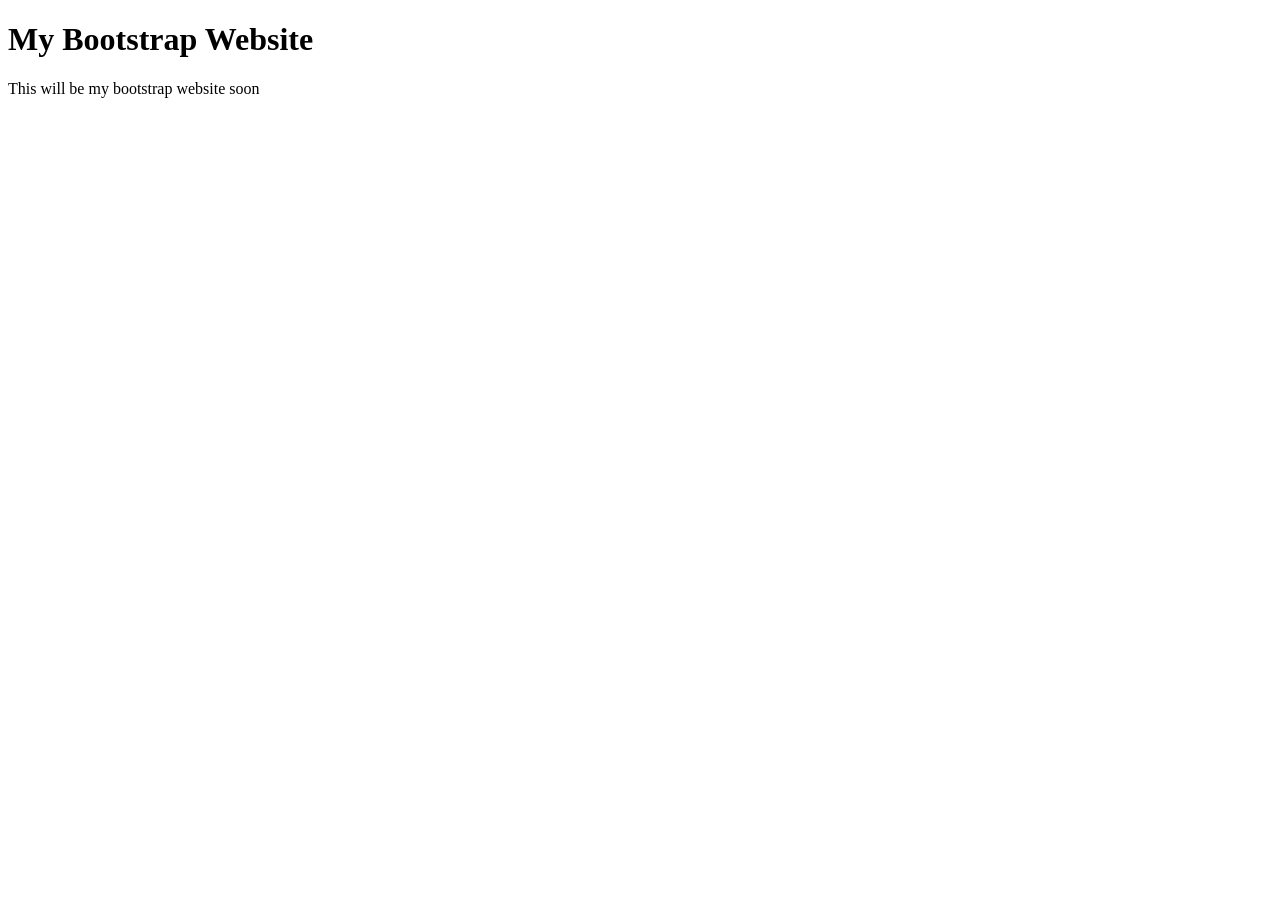
==== bootstrapws/index.html @ 7cbdd78c "edits to new folders" ====
<!DOCTYPE html>
<html lang="en">
<head>
	<meta name="viewport" content="width=device-width, initial-scale=1.0">
	<title>Bootstrap</title>
</head>

<body>
	<h1>My Bootstrap Website</h1>
	<p> This will be my bootstrap website soon</p>
	
	
</body>
</html>
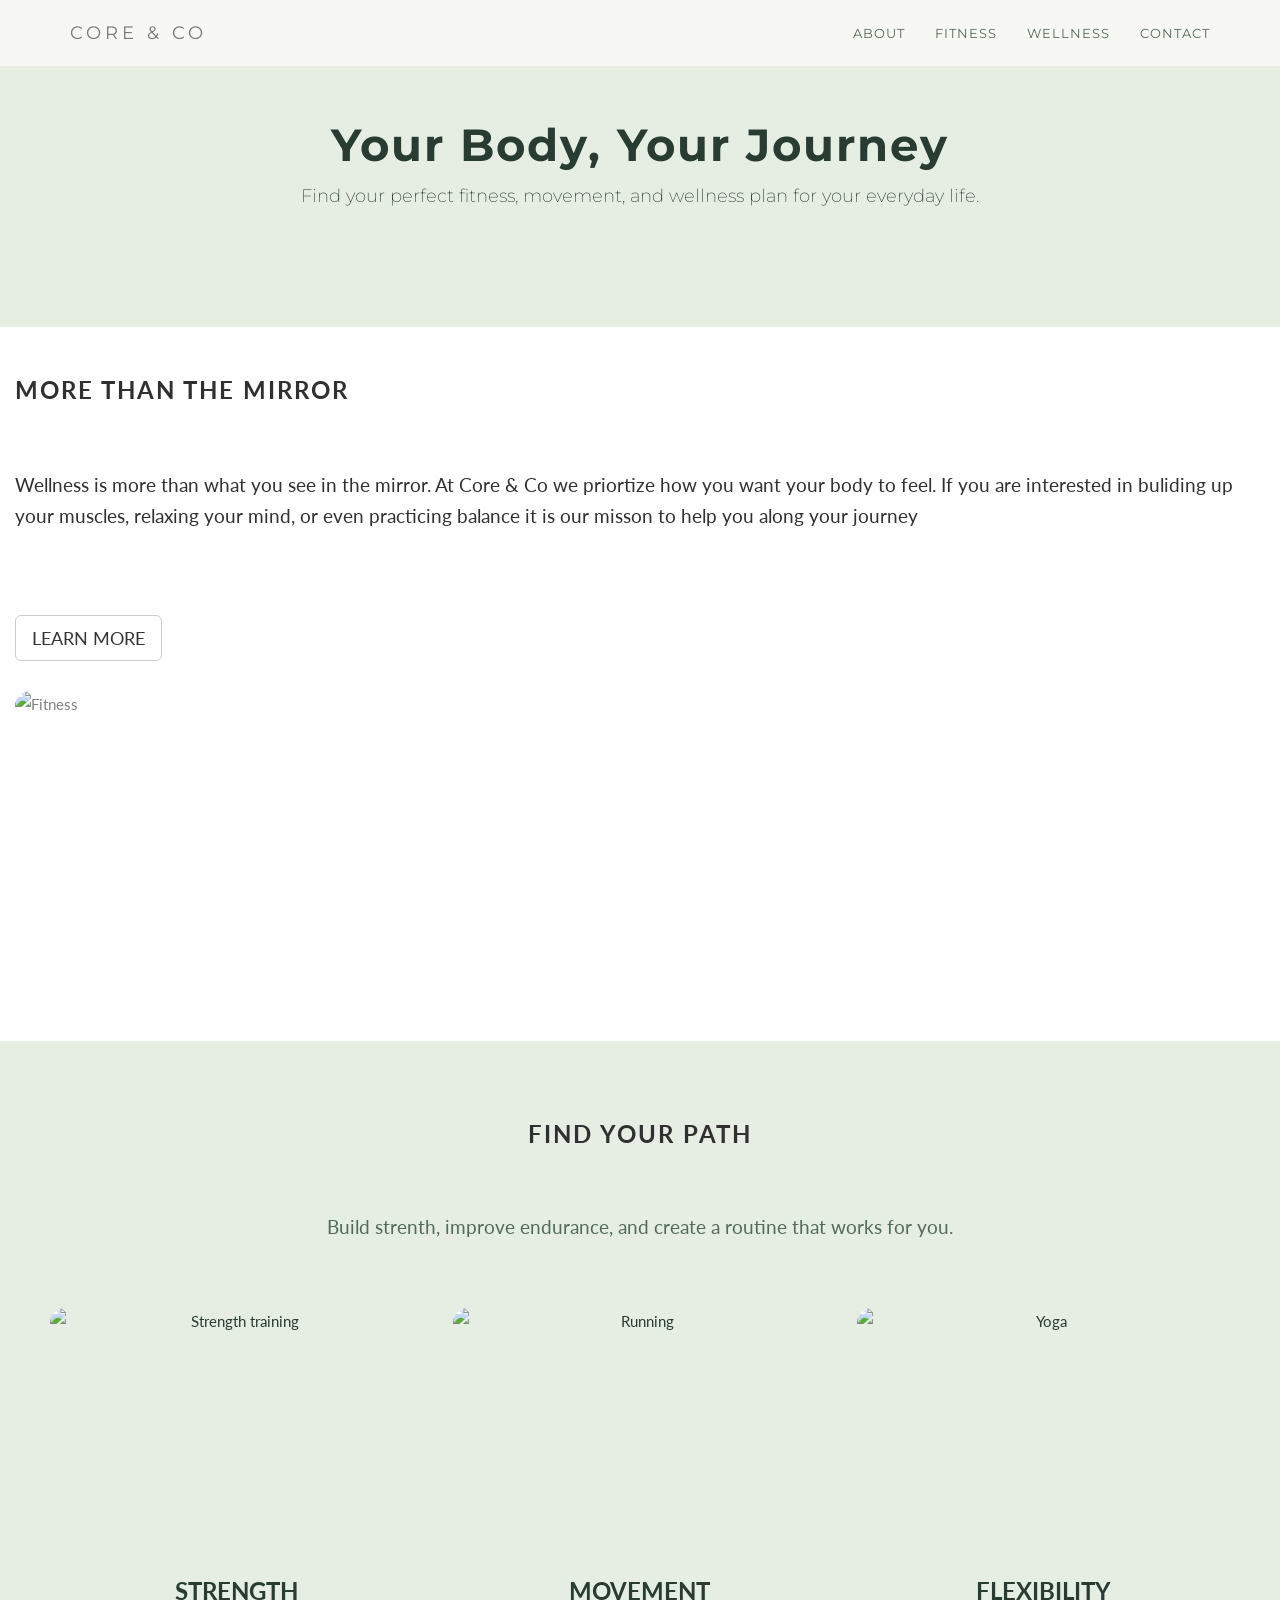
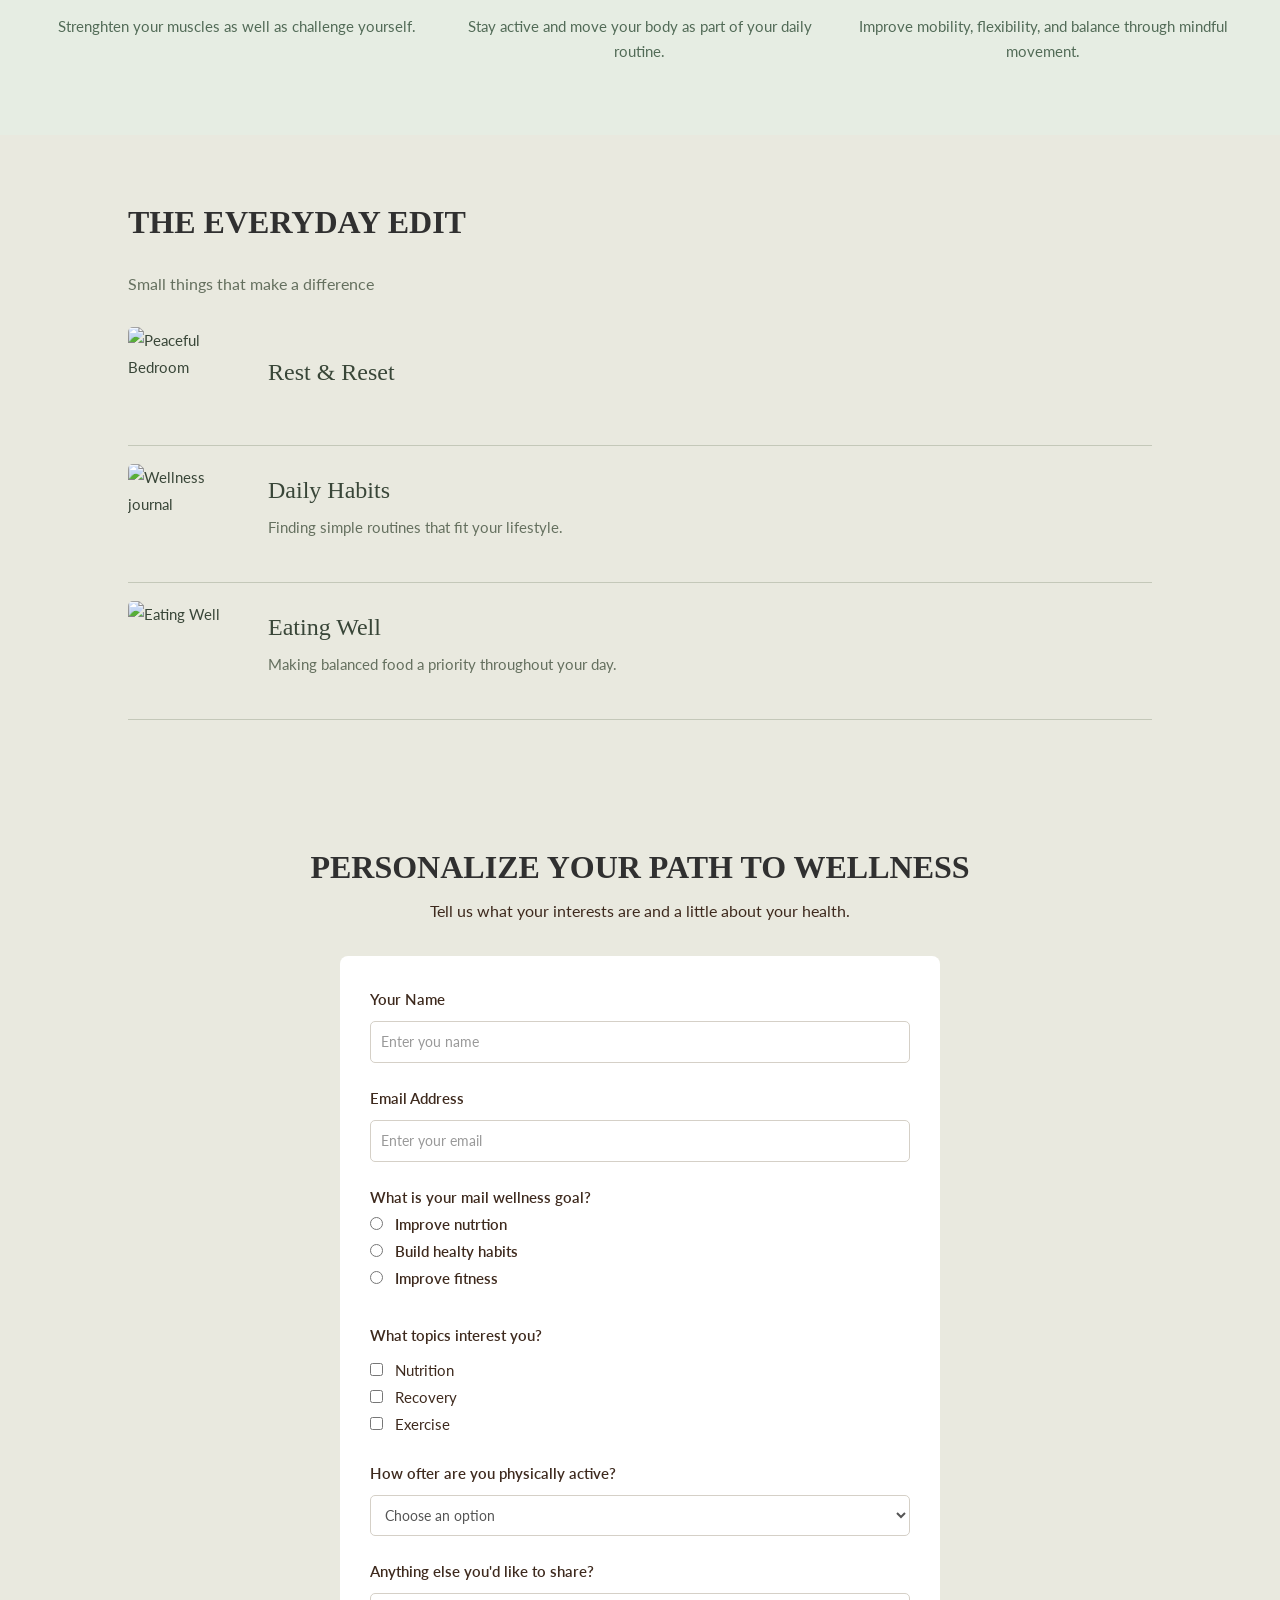
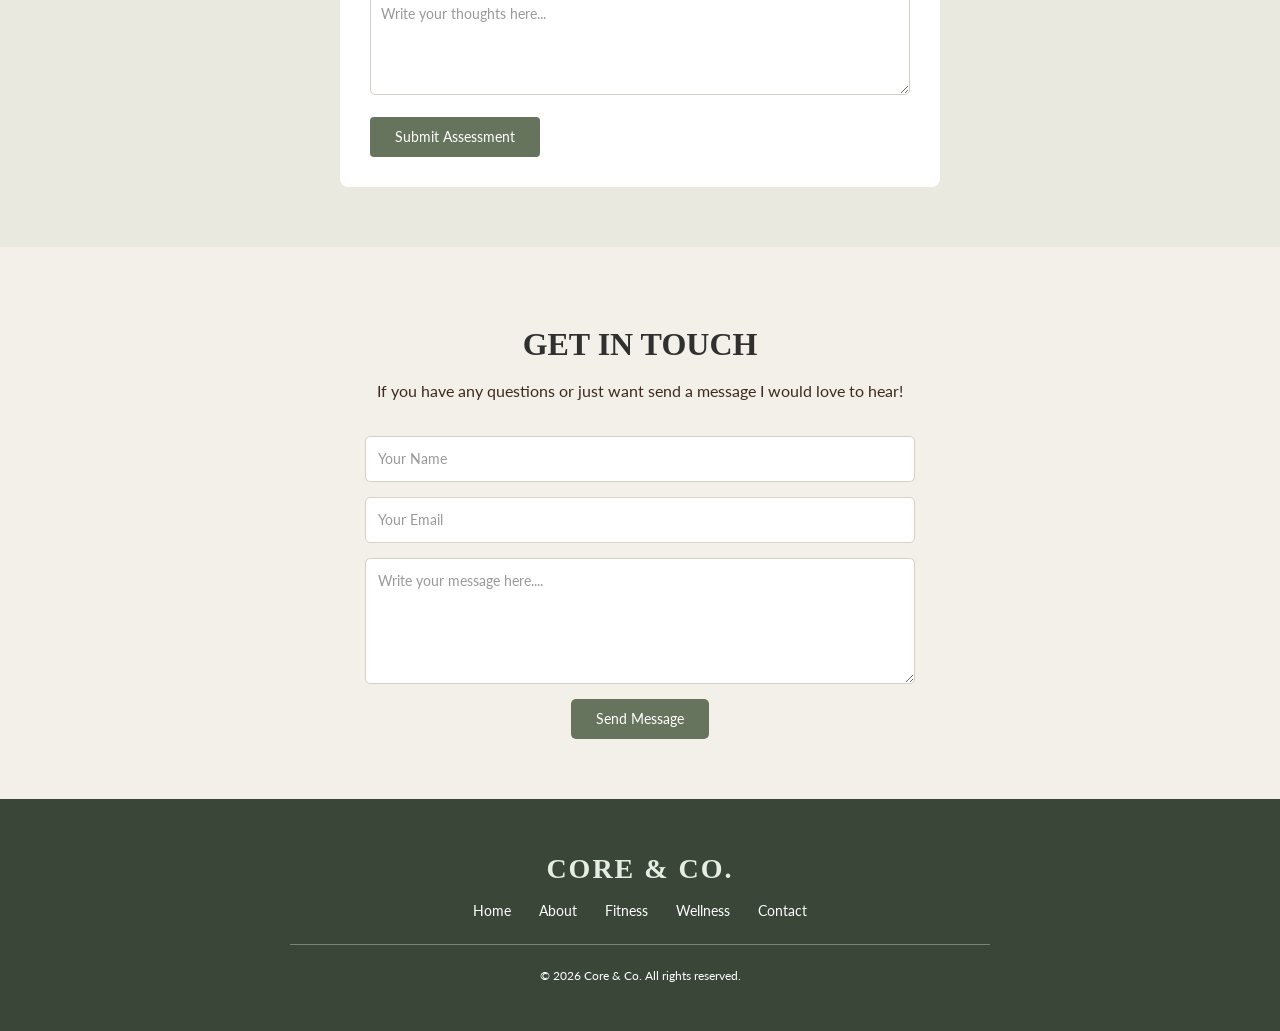
==== commit 1bb7db6f: "Add files via upload" ====
--- a/bootstrapws/index.html
+++ b/bootstrapws/index.html
@@ -1,14 +1,275 @@
-<!DOCTYPE html>
-<html lang="en">
-<head>
-	<meta name="viewport" content="width=device-width, initial-scale=1.0">
-	<title>Bootstrap</title>
-</head>
-
-<body>
-	<h1>My Bootstrap Website</h1>
-	<p> This will be my bootstrap website soon</p>
-	
-	
-</body>
-</html>+<!DOCTYPE html>
+<html lang="en">
+<head>
+  <!-- Theme Made By www.w3schools.com -->
+  <title>Core & Co.</title>
+  <meta charset="utf-8">
+  <meta name="viewport" content="width=device-width, initial-scale=1">
+  <link rel="stylesheet" href="https://maxcdn.bootstrapcdn.com/bootstrap/3.4.1/css/bootstrap.min.css">
+  <link href="https://fonts.googleapis.com/css?family=Montserrat" rel="stylesheet">
+  <link href="https://fonts.googleapis.com/css?family=Lato" rel="stylesheet">
+  <link rel="stylesheet" href="style.css">
+  <script src="https://ajax.googleapis.com/ajax/libs/jquery/3.7.1/jquery.min.js"></script>
+  <script src="https://maxcdn.bootstrapcdn.com/bootstrap/3.4.1/js/bootstrap.min.js"></script>
+  </head>
+<body id="myPage" data-spy="scroll" data-target=".navbar" data-offset="60">
+
+<nav class="navbar navbar-default navbar-fixed-top">
+  <div class="container">
+    <div class="navbar-header">
+      <button type="button" class="navbar-toggle" data-toggle="collapse" data-target="#myNavbar">
+        <span class="icon-bar"></span>
+        <span class="icon-bar"></span>
+        <span class="icon-bar"></span>                        
+      </button>
+      <a class="navbar-brand" href="#home">CORE & CO</a>
+    </div>
+    <div class="collapse navbar-collapse" id="myNavbar">
+      <ul class="nav navbar-nav navbar-right">
+        <li><a href="#about">ABOUT</a></li>
+        <li><a href="#fitness">FITNESS</a></li>
+        <li><a href="#wellness">WELLNESS</a></li>
+        <li><a href="#contact">CONTACT</a></li>
+      </ul>
+    </div>
+  </div>
+</nav>
+
+<div class="jumbotron text-center">
+  <h1>Your Body, Your Journey</h1> 
+  <p>Find your perfect fitness, movement, and wellness plan for your everyday life.</p> 
+</div>
+
+<!-- Container (About Section) -->
+<div id="about" class="container-fluid">
+  <div class="row">
+    <div class="col-sm-12">
+      <h2>More Than the Mirror</h2><br>
+      <h4>Wellness is more than what you see in the mirror. At Core & Co we priortize how you want your body to feel. If you are interested in buliding up your muscles, relaxing your mind, or even practicing balance it is our misson to help you along your journey</h4><br>
+      <br>
+	  <a href="#wellness" class="btn btn-default btn-lg">LEARN MORE</a>
+	<br>
+      <img src="images\green.jpg" alt="Fitness" class="img-responsive">
+    </div>
+  </div>
+</div>
+
+<div id="fitness" class="container-fluid text-center">
+      <h2>Find Your Path</h2><br>
+      <h4> Build strenth, improve endurance, and create a routine that works for you.</h4><br>
+	<div class="row">
+		<div class="col-sm-4">
+			<img src="images/strength.jpg" alt="Strength training" class="img-responsive">
+			<h3>STRENGTH</h3>
+			<p>Strenghten your muscles as well as challenge yourself. </p>
+		</div>
+		
+		<div class="col-sm-4">
+			<img src="images/running.jpg" alt="Running" class="img-responsive">
+			<h3>MOVEMENT</h3>
+			<p>Stay active and move your body as part of your daily routine.</p>
+		</div>
+		<div class="col-sm-4">
+			<img src="images/yoga.jpg" alt="Yoga" class="img-responsive">
+			<h3>FLEXIBILITY</h3>
+			<p>Improve mobility, flexibility, and balance through mindful movement.</p>
+		</div>
+	</div>
+</div>
+<div id="wellness" class="container-fluid">
+
+	<div class="wellness-heading">
+		<h2>The Everyday Edit</h2>
+		<p>Small things that make a difference</p>
+	</div>
+	<div class="wellness-topic">
+		<img src="images/peacefulbedroom.jpg" alt="Peaceful Bedroom">
+		<div class="wellness-text">
+			<h3>Rest &amp; Reset</h3></p>
+		</div>
+	</div>
+
+
+	<div class="wellness-topic">
+		<img src="images/journaling.jpg" alt="Wellness journal">
+		<div class="wellness-text">
+			<h3>Daily Habits</h3>
+			<p>Finding simple routines that fit your lifestyle.</p>
+		</div>
+	</div>
+	<div class="wellness-topic">
+		<img src="images/food.jpg" alt="Eating Well">
+		<div class="wellness-text">
+			<h3>Eating Well</h3>
+			<p>Making balanced food a priority throughout your day.</p>
+		</div>
+	</div>
+</div>
+<div id="wellness-form" class="container-fluid">
+
+	<div class="text-center">
+		<h2>Personalize Your Path to Wellness</h2>
+		<p>Tell us what your interests are and a little about your health.</p>
+	</div>
+	
+	<form action="#" method="POST" autocomplete="on">
+		<div class="form-group">
+			<label for="wellness-name">Your Name</label>
+			<input type="text" class="form-control"
+			id="wellness-name" name="Name"
+			placeholder="Enter you name" required>
+		</div>
+		
+		<div class="form-group">
+			<label for="wellness-email">Email Address</label>
+			<input type="email" class="form-control"
+			id="wellness-email" name="email"
+			placeholder="Enter your email" required>
+		</div>
+		
+		<div class="form-group">
+			<label>What is your mail wellness goal?</labe>
+			
+			<div>
+				<input type="radio" name="goal" value="nutrition" required>
+				Improve nutrtion
+			</div>
+			
+			<div>
+				<input type="radio" name="goal" value="habits">
+				Build healty habits
+			</div>
+			
+			<div>
+				<input type="radio" name="fitness">
+				Improve fitness
+			</div>
+		</div>
+		
+		<div class="form-group">
+			<label>What topics interest you?</label>
+			
+			<div>
+				<input type="checkbox" name="interests" value="nutrition">
+				Nutrition
+			</div>
+			
+			<div>
+				<input type="checkbox" name="interests" value="recovery">
+				Recovery
+			</div>
+			
+			<div>
+				<input type="checkbox" name="interests" value="Exercise">
+				Exercise
+			</div>
+		</div>
+		
+		<div class="form-group">
+			<label for="activity">How ofter are you physically active?</label>
+			
+			<select class="form-control" id="activity" name="activity">
+				<option value="">Choose an option</option>
+				<option value="">Daily</option>
+				<option value="">A few times a week</option>
+				<option value="">Once a week</option>
+				<option value="">Not very often</option>
+			</select>
+		</div>
+		
+		<div class="form-group">
+			<label for="comments">Anything else you'd like to share?</label>
+			<textarea class="form-control" id="comments"
+			name="comments" rows="4" placeholder="Write your thoughts here..."
+			maxlength="300"></textarea>
+		</div>
+		
+		<button type="submit" class="btn btn-default">
+			Submit Assessment
+		</button>
+		
+	</form>
+</div>
+		
+<div id="contact" class="container-fluid text-center">
+
+
+	<h2> Get in Touch</h2>
+	<p>If you have any questions or just want send a message I would love to hear!</p>
+	
+		<form>
+			<div class="form-group">
+				<input type="text" class="form-control"
+				placeholder="Your Name">
+			</div>
+		
+			<div class="form-group">
+				<input type="email" class="form-control"
+				placeholder="Your Email">
+				</div>
+		
+			<div class="form-group">
+				<textarea class="form-control" rows="5"
+				placeholder="Write your message here...."></textarea>
+			</div>
+		
+			<button type="button" class="btn btn-default">
+				Send Message
+			</button>
+		</form>
+</div>
+
+<footer id="footer">
+	<h2>Core & Co.</h2>
+	<div class="footer-links">
+		<a href="#home">Home</a>
+		<a href="#about">About</a>
+		<a href="#fitness">Fitness</a>
+		<a href="#wellness">Wellness</a>
+		<a href="#contact">Contact</a>
+	</div>
+	<hr>
+	
+	<p class="copyright">
+		&copy; 2026 Core &amp; Co. All rights reserved.
+	</p>
+</footer>
+<script>
+$(document).ready(function(){
+  // Add smooth scrolling to all links in navbar + footer link
+  $(".navbar a, footer a[href='#myPage']").on('click', function(event) {
+    // Make sure this.hash has a value before overriding default behavior
+    if (this.hash !== "") {
+      // Prevent default anchor click behavior
+      event.preventDefault();
+
+      // Store hash
+      var hash = this.hash;
+
+      // Using jQuery's animate() method to add smooth page scroll
+      // The optional number (900) specifies the number of milliseconds it takes to scroll to the specified area
+      $('html, body').animate({
+        scrollTop: $(hash).offset().top
+      }, 900, function(){
+   
+        // Add hash (#) to URL when done scrolling (default click behavior)
+        window.location.hash = hash;
+      });
+    } // End if
+  });
+  
+  $(window).scroll(function() {
+    $(".slideanim").each(function(){
+      var pos = $(this).offset().top;
+
+      var winTop = $(window).scrollTop();
+        if (pos < winTop + 600) {
+          $(this).addClass("slide");
+        }
+    });
+  });
+})
+</script>
+
+</body>
+</html>
--- a/bootstrapws/style.css
+++ b/bootstrapws/style.css
@@ -0,0 +1,323 @@
+ body {
+    font: 400 15px Lato, sans-serif;
+    line-height: 1.8;
+    color: #818181;
+  }
+  h2 {
+    font-size: 24px;
+    text-transform: uppercase;
+    color: #303030;
+    font-weight: 600;
+    margin-bottom: 30px;
+  }
+  h4 {
+    font-size: 19px;
+    line-height: 1.375em;
+    color: #303030;
+    font-weight: 400;
+    margin-bottom: 30px;
+  }  
+  .jumbotron {
+    background-color: #E6EDE3;
+    color: #293C31;
+    padding: 100px 25px;
+    font-family: Montserrat, sans-serif;
+  }
+  .jumbotron h1 {
+	  font-size: 45px;
+	  font-weight:bold;
+	  letter-spacing:2px;
+  }
+  .jumbotron p {
+	  font-size: 18px;
+	  lettering-spacing: 1px;
+  }
+  #about h2 {
+	  font-weight: bold;
+	  letter-spacing: 2px;
+  }
+  #about h4 {
+	  line-height: 1.6;
+	  
+  }
+  #about img {
+	  width: 100%;
+	  height: 350px;
+	  object-fit: cover;
+	  margin-top:30px;
+	  border-radius: 15px;
+  }
+  #fitness {
+	  background-color: #E6EDE3;
+	  color: #293C31;
+	  padding: 60px 50px;
+  }
+  #fitness h2 {
+	  font-weight: bold;
+	  letter-spacing: 2px;
+  }
+  #fitness h4{
+	  color: #526B57;
+	  margin-bottom: 40px;
+  }
+  #fitness img {
+	  width: 100%;
+	  height: 250px;
+	  object-fit: cover;
+	  border-radius: 15px;
+  }
+  #fitness h3{
+	  font-weight: bold;
+	  margin-top: 20px;
+  }
+  #fitness p {
+	  color: #526B57;
+	  line-height: 1.7;
+  }
+  #wellness {
+	  background-color: #E9E9DF;
+	  color: #394638;
+	  padding: 50px 10%;
+  }
+ #wellness-heading {
+	 margin-bottom: 30px;
+ }
+ 
+ .wellness-heading h2 {
+	 font-family: Georgia, serif;
+	 font-size: 32px;
+ }
+ .wellness-heading p {
+	 font-size: 16px;
+	 color: #65705F;
+ }
+ .wellness-topic{
+	 display: flex;
+	 align-items: center;
+	 gap: 25px;
+	 padding: 18px 0;
+	 border-bottom: 1px solid #C4C8B9;
+ }
+ .wellness-topic img {
+	 width: 115px;
+	 height: 100px;
+	 object-fit: cover;
+	 border-radius: 5px;
+ }
+ 
+ .wellness-text h3 {
+	 margin-top: 0;
+	 font-family: Gerogia, serif;
+ }
+ .wellness-text p {
+	 color: #65705F;
+	 font-size: 15px;
+ }
+ #contact {
+	 background-color: #F3F0E9;
+	 padding: 60px 15%;
+	 color: #3E2A1E;
+ }
+ #contact h2 {
+	 font-family: Georgia, serif;
+	 font-size: 32px;
+	 margin-bottom: 15px;
+ }
+ #contact p {
+	 font-size: 16px;
+	 margin-bottom: 30px;
+ }
+ #contact form {
+	 max-width: 550px;
+	 margin: 0 auto;
+ }
+ #contact .form-control {
+	 padding: 12px;
+	 height: auto;
+	 border-radius: 5px;
+	 border: 1px solid #D5D0C7;
+	 box-shadow: none;
+ }
+ #contact textarea {
+	 resize: vertical;
+ }
+ 
+ #contact .btn {
+	 background-color: #66745E;
+	 color: white;
+	 border: none;
+	 padding: 10px 25px;
+	 border-radius: 5px;
+ }
+ #contact .btn-hover {
+	 background-color: #4F5D48;
+	 
+ }
+ #wellness-form {
+	 background-color: #E9E9DF;
+	 padding: 60px 15%;
+	 color: #3E2A1E;
+ }
+ 
+ #wellness-form h2 {
+	 font-family: Georgia, serif;
+	 font-size: 32px;
+	 margin-bottom: 12px;
+ }
+ 
+ #wellness-form p {
+	 font-size: 16px;
+	 margin-bottom: 30px;
+ }
+ 
+ #wellness-form form{
+	 background-color:#FFFFFF;
+	 max-width: 600px;
+	 margin: 0 auto;
+	 padding: 30px;
+	 border-radius: 8px;
+ }
+ 
+ #wellness-form label {
+	 font-weight: 600;
+	 margin-bottom: 8px;
+ }
+ 
+ #wellness-form .form-control {
+	 height: auto;
+	 padding: 10px;
+	 border-radius: 5px;
+	 border: 1px solid #D5D0C7;
+	 box-shadow: none;
+ }
+ 
+ #wellness-form .form-group {
+	 margin-bottom: 22px;
+ }
+ 
+ #wellness-form input[type="radio"],
+ #wellness-form input[type="checkbox"] {
+	 margin-right: 8px;
+ }
+ 
+ #wellness-form .btn {
+	 background-color: #66745E;
+	 color: white;
+	 border: none;
+	 padding: 10px 25px;
+	 border;radius: 5px;
+ }
+ 
+ #wellness-form .btn:hover {
+	 background-color: #4F5D48;
+ }
+ 
+  /* CORE & CO. NAVIGATION */
+  .navbar {
+    margin-bottom: 0;
+    background-color: #f7f8f4;
+    z-index: 9999;
+    border: none;
+    font-size: 12px !important;
+    line-height: 1.42857143 !important;
+    letter-spacing: 4px;
+    border-radius: 0;
+    font-family: Montserrat, sans-serif;
+	padding: 8px 0;
+  }
+ 
+  
+  .nav-default .navbar-brand {
+	  color: #293C31 !important;
+	  font-size:23px;
+	  font-weight: bold;
+	  letter-spacing: 2px;
+  }
+  .navbar-default .navbar-nav li a {
+	  color: #526b57 !important;
+	  font-size: 13px;
+	  letter-spacing: 1px;
+  }
+  .navbar-default .navbar-nav li a:hover, 
+  .navbar-defaut .navbar-nav li.active a {
+	  color: #293C31 !important;
+	  background-color: #E6EDE3 !important;
+  }
+  .navbar-default .navbar-toggle {
+	  border-color: transparent;
+  }
+  
+ #footer { 
+ background-color: #394638;
+ color: white;
+ text-align: center;
+ padding: 35px 20px;
+ }
+ 
+ #footer h2{
+	 font-family: Georgia, serif;
+	 font-size: 28px;
+	 letter-spacing: 2px;
+	 margin-bottom: 12px;
+	 color: #E6EDE3
+ }
+ .footer-links {
+	 margins: 25px 0;
+ }
+ .footer-links a {
+	 color: white;
+	 text-decoration: none;
+	 margin: 0 12px;
+	 font-size: 14px;
+ }
+ 
+ .footer-links a:hover {
+	 color: #C5D1BC
+	 text-decoration: underline;
+ }
+ 
+ #footer hr {
+	 border-color: #788573;
+	 max-width: 700px;
+ }
+ 
+ #footer .copyright {
+	 font-size: 12px;
+	 margin-top: 20px;
+ }
+  @keyframes slide {
+    0% {
+      opacity: 0;
+      transform: translateY(70%);
+    } 
+    100% {
+      opacity: 1;
+      transform: translateY(0%);
+    }
+  }
+  @-webkit-keyframes slide {
+    0% {
+      opacity: 0;
+      -webkit-transform: translateY(70%);
+    } 
+    100% {
+      opacity: 1;
+      -webkit-transform: translateY(0%);
+    }
+  }
+  @media screen and (max-width: 768px) {
+    .col-sm-4 {
+      text-align: center;
+      margin: 25px 0;
+    }
+    .btn-lg {
+      width: 100%;
+      margin-bottom: 35px;
+    }
+  }
+  @media screen and (max-width: 480px) {
+    .logo {
+      font-size: 150px;
+    }
+  }
+  </style>
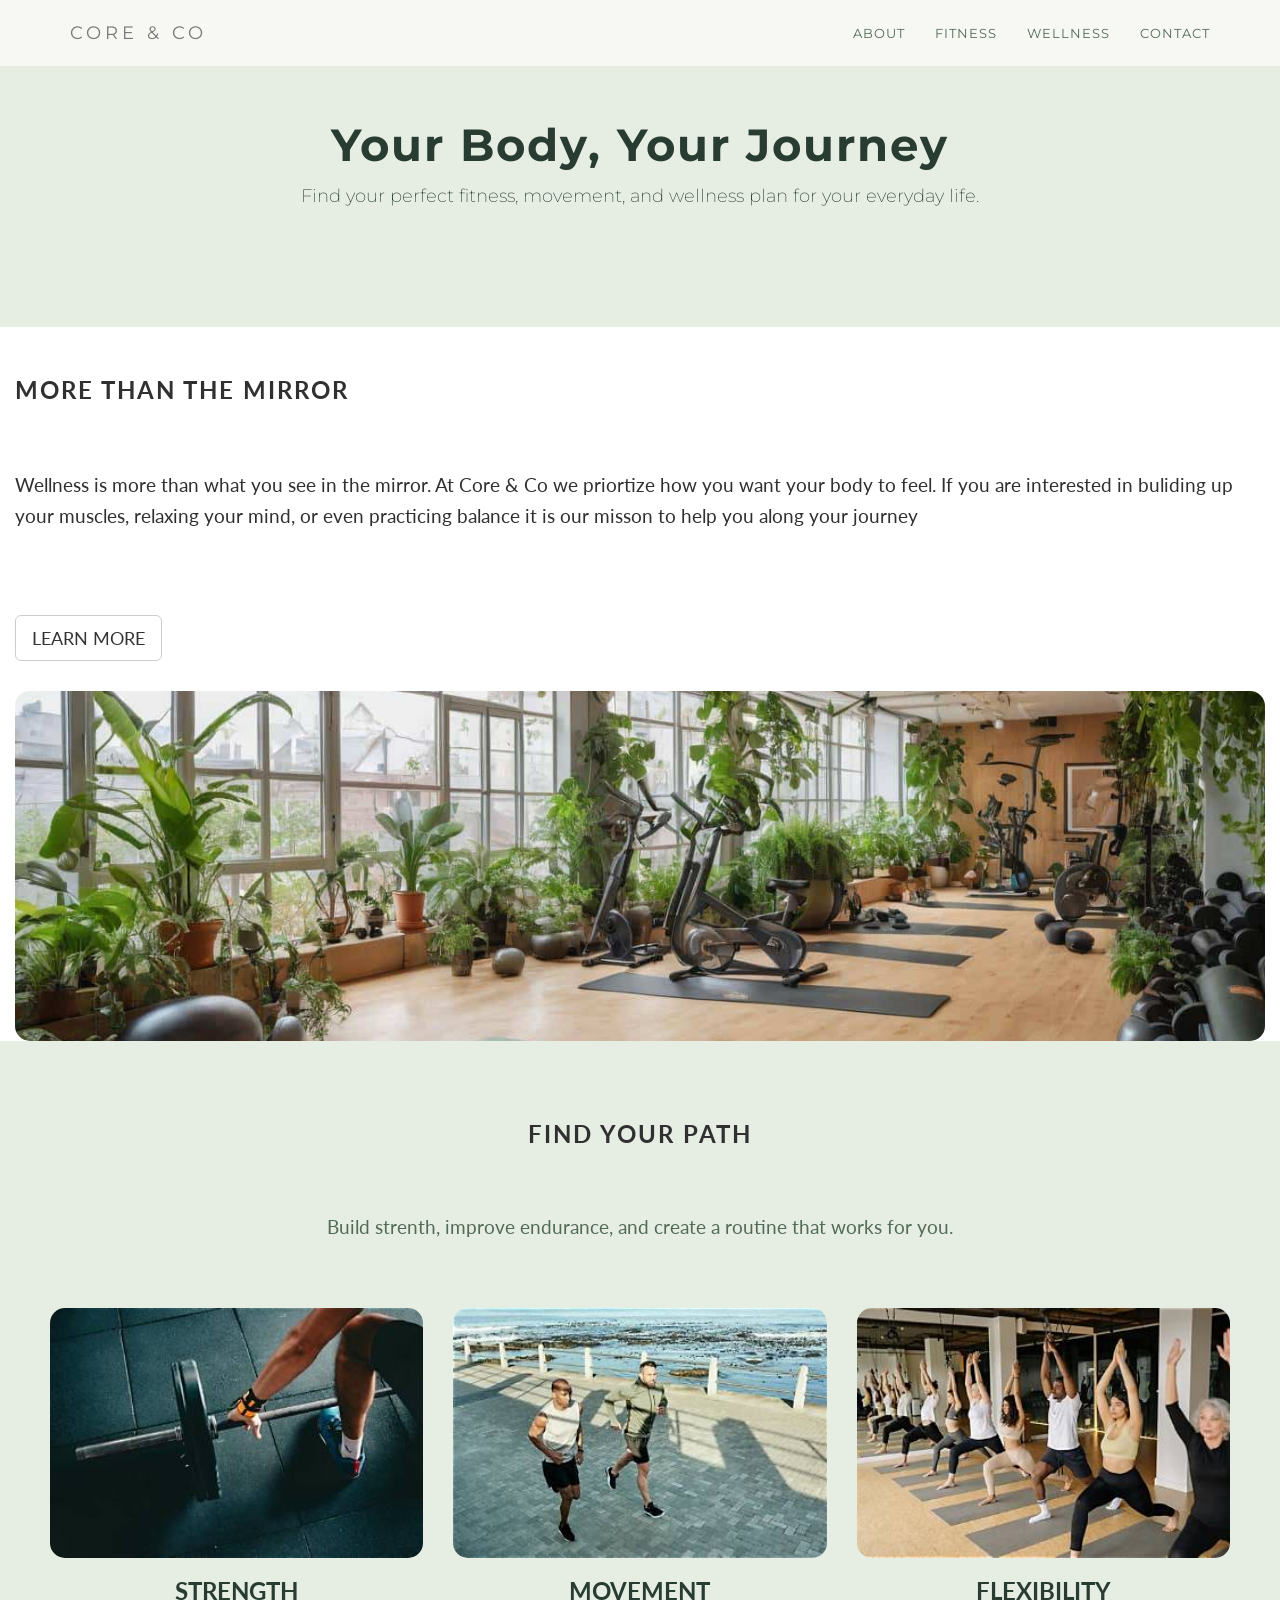
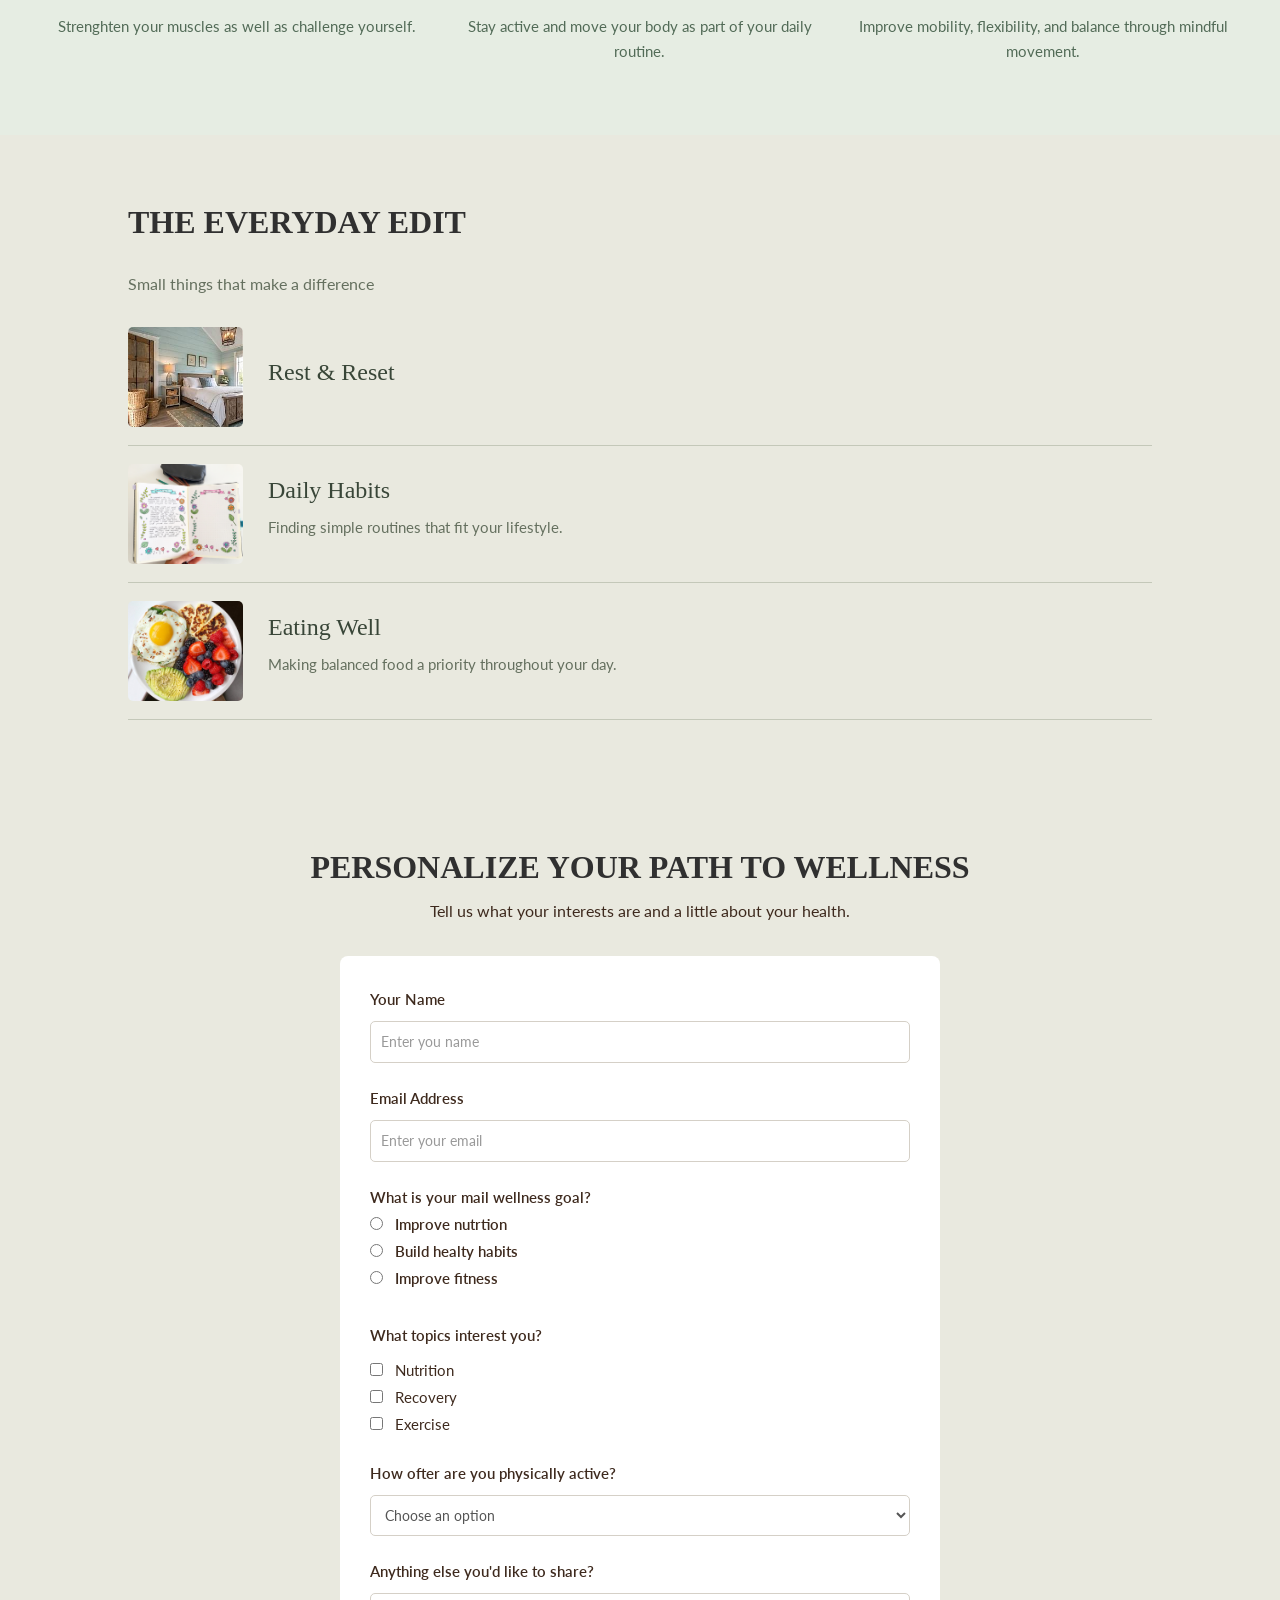
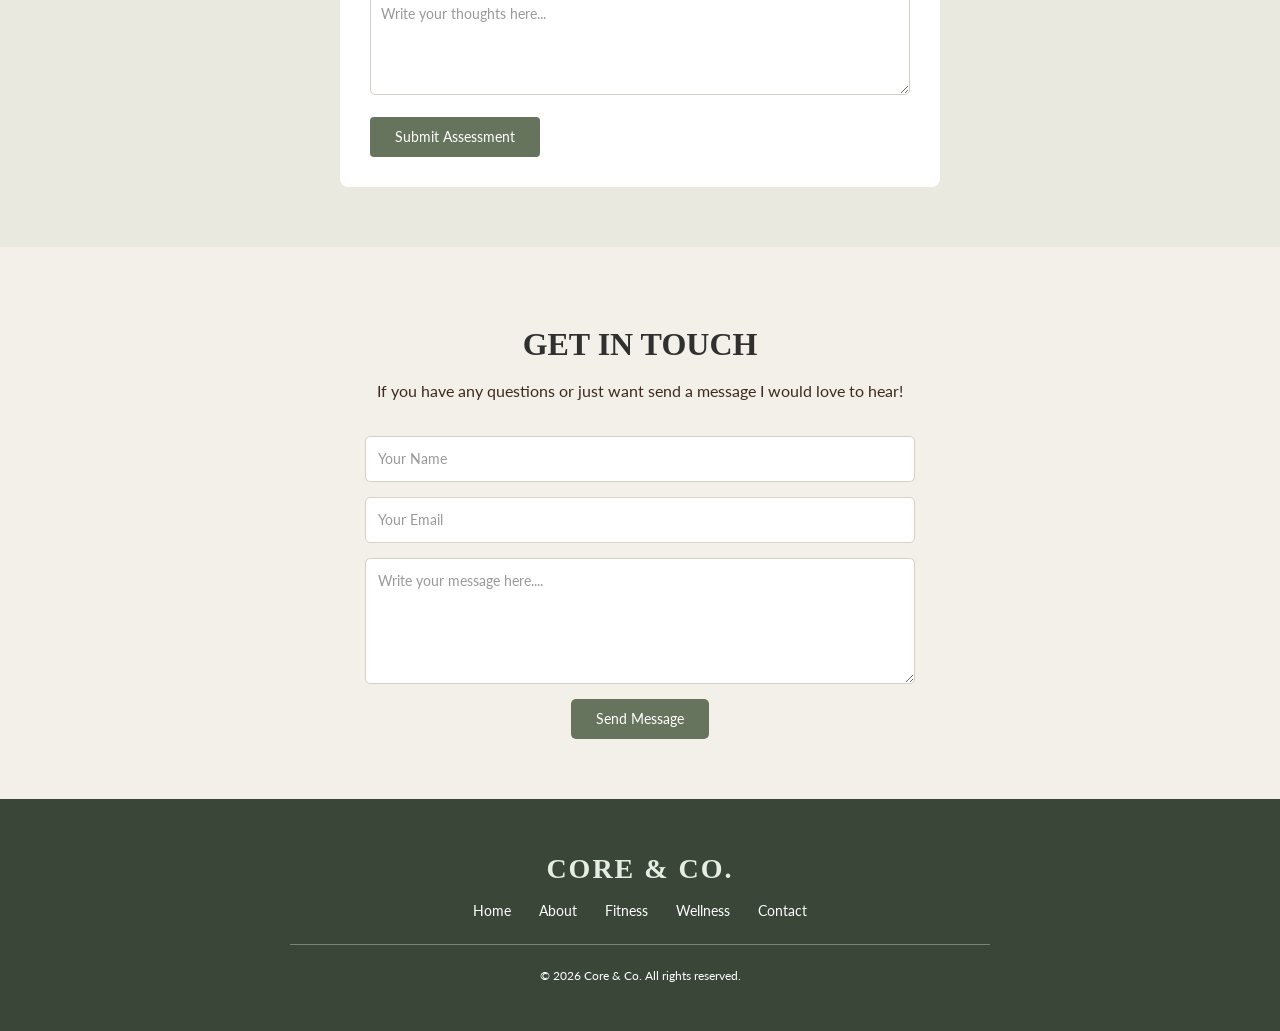
==== commit de8fb831: "Update index.html" ====
--- a/bootstrapws/index.html
+++ b/bootstrapws/index.html
@@ -49,7 +49,7 @@
       <br>
 	  <a href="#wellness" class="btn btn-default btn-lg">LEARN MORE</a>
 	<br>
-      <img src="images\green.jpg" alt="Fitness" class="img-responsive">
+      <img src="images/green.jpg" alt="Fitness" class="img-responsive">
     </div>
   </div>
 </div>
